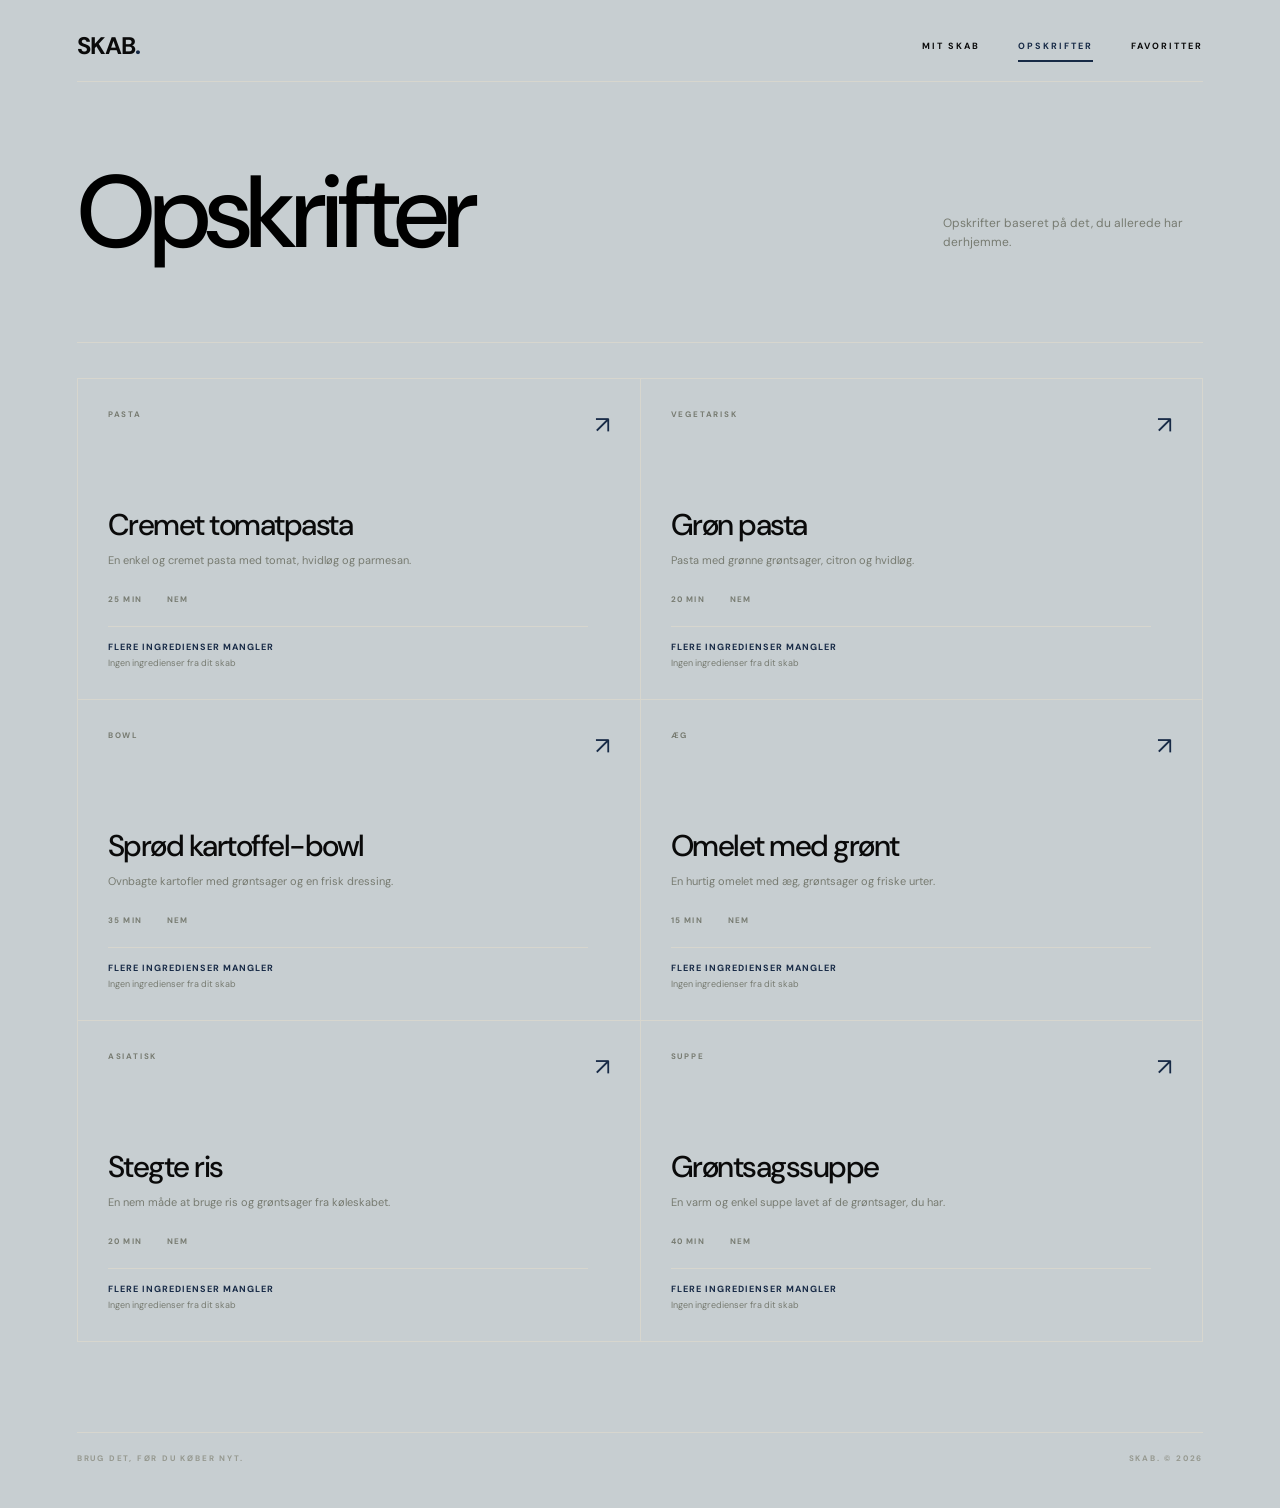
==== opskrifter.html @ dcaca44b "Add files via upload" ====
<!DOCTYPE html>
<html lang="da">

<head>
    <meta charset="UTF-8">
    <meta name="viewport" content="width=device-width, initial-scale=1.0">

    <title>Opskrifter · SKAB.</title>

    <link rel="preconnect" href="https://fonts.googleapis.com">
    <link rel="preconnect" href="https://fonts.gstatic.com" crossorigin>

    <link
        href="https://fonts.googleapis.com/css2?family=DM+Sans:wght@400;500;600;700&family=Playfair+Display:ital,wght@0,400;0,500;1,400&display=swap"
        rel="stylesheet"
    >

    <link rel="stylesheet" href="style.css">
    <link rel="stylesheet" href="opskrifter.css">
    <link rel="manifest" href="manifest.json">

<meta name="theme-color" content="#172a46">

<meta name="apple-mobile-web-app-capable" content="yes">

<meta name="apple-mobile-web-app-status-bar-style" content="default">

<meta name="apple-mobile-web-app-title" content="SKAB.">
</head>


<body>

    <main class="opskrifter-page">

        <!-- HEADER -->

        <header class="site-header">

            <a href="index.html" class="logo">
                SKAB<span>.</span>
            </a>

            <nav class="main-nav">
                <a href="skab.html">Mit skab</a>
                <a href="opskrifter.html" class="active">Opskrifter</a>
                <a href="favoritter.html">Favoritter</a>
            </nav>

        </header>


        <!-- INTRO -->

        <section class="page-intro">

            <div>

               

                <h1>
                    Opskrifter<br>
                    
                </h1>

            </div>

            <p class="intro-description">
                Opskrifter baseret på det,
                du allerede har derhjemme.
            </p>

        </section>


        <!-- OPSKRIFTER -->

        <section class="recipes">

            <div class="recipes-header">

                <div>
                    

                    
                </div>

            </div>


            <div id="recipeList" class="recipe-grid">

                <!-- JavaScript indsætter opskrifter her -->

            </div>

        </section>


        <!-- FOOTER -->

        <footer class="page-footer">

            <span>
                BRUG DET, FØR DU KØBER NYT.
            </span>

            <span>
                SKAB. © 2026
            </span>

        </footer>

    </main>


    <script src="script.js"></script>
    <script src="opskrifter.js"></script>

</body>

</html>
---- style.css ----
/* =========================================
   SKAB.
   Abstract Scandinavian editorial design
========================================= */


/* =========================================
   VARIABLES
========================================= */

:root {

    --background: #f3f1e9;

    --text: #171914;

    --muted: #777b71;

    --green: #354b3a;

    --line: #d7d6ce;

}


/* =========================================
   RESET
========================================= */

* {

    margin: 0;
    padding: 0;

    box-sizing: border-box;

}


html {

    scroll-behavior: smooth;

}


body {

    background: var(--background);

    color: var(--text);

    font-family: "DM Sans", sans-serif;

}


/* =========================================
   HERO
========================================= */

.hero {

    height: 100vh;

    min-height: 650px;

    position: relative;

    overflow: hidden;

    display: flex;

    align-items: center;

    justify-content: center;

}


/* =========================================
   ART BACKGROUND
========================================= */

.art-background {
    position: absolute;
    inset: -25px;
    z-index: 0;
    overflow: hidden;

    background-image: url("bag.jpg");
    background-size: cover;
    background-position: center;
    background-repeat: no-repeat;

    filter: blur(12px);

    opacity: 0.68;

    transform: scale(1.04);
}


/* Let kunsten fade at the edges */

.art-background::after {

    content: "";

    position: absolute;

    inset: 0;

    background:
        linear-gradient(
            to bottom,
            rgba(53,75,58,0.20),
            rgba(53,75,58,0.05) 45%,
            rgba(53,75,58,0.30)
        );

    pointer-events: none;
}


/* =========================================
   HERO CONTENT
========================================= */

.hero-content {

    position: relative;

    z-index: 2;

    text-align: center;

    display: flex;

    flex-direction: column;

    align-items: center;

}


/* Small label */

.eyebrow {

    font-size: 9px;

    font-weight: 700;

    letter-spacing: 3px;

    color: #010101;

    margin-bottom: 25px;

}


/* Main logo */

h1 {

    font-size: clamp(100px, 17vw, 240px);

    line-height: 0.78;

    letter-spacing: -11px;

    font-weight: 600;

    color: #000000;

}


/* Green dot */

h1 span {

    color: #cad0c9; 

}


/* Tagline */

.tagline {

    margin-top: 35px;

    font-family: "Playfair Display", serif;

    font-size: clamp(18px, 2vw, 26px);

    font-style: italic;

    color: #000000;

}


/* =========================================
   HERO BOTTOM
========================================= */

.hero-bottom {

    position: absolute;

    z-index: 3;

    left: 6%;

    right: 6%;

    bottom: 30px;

    display: flex;

    justify-content: space-between;

    align-items: center;

}


.hero-bottom span {

    font-size: 8px;

    letter-spacing: 2px;

    font-weight: 700;

    color: #44496a;

}


/* =========================================
   MENU
========================================= */

.menu-section {

    width: 88%;

    max-width: 1400px;

    margin: 120px auto 0;

}


/* Menu header */

.menu-header {

    display: flex;

    justify-content: space-between;

    align-items: center;

    padding-bottom: 15px;

    border-bottom: 1px solid var(--line);

}


.menu-header p,
.menu-header span {

    font-size: 9px;

    letter-spacing: 2px;

    font-weight: 700;

    color: #44496a;

}


/* =========================================
   MENU ITEMS
========================================= */

.menu-item {

    min-height: 130px;

    border-bottom: 1px solid var(--line);

    display: grid;

    grid-template-columns: 1fr 50px;

    align-items: center;

    text-decoration: none;

    color: var(--text);

    transition:
        padding-left 0.35s ease,
        background-color 0.35s ease;

}


.menu-content {

    display: flex;

    align-items: baseline;

    gap: 30px;

}


.menu-content h2 {

    font-size: 34px;

    line-height: 1;

    font-weight: 500;

    letter-spacing: -1.5px;

}


.menu-content p {

    font-size: 12px;

    color: #44496a;

}


/* Arrow */

.menu-arrow {

    font-size: 26px;

    color: #44496a;

    transition: transform 0.35s ease;

}


/* Hover */

.menu-item:hover {

    padding-left: 18px;

}


.menu-item:hover .menu-arrow {

    transform: translate(6px, -6px);

}


/* =========================================
   FOOTER
========================================= */

.footer {

    width: 88%;

    max-width: 1400px;

    margin: 35px auto 45px;

    display: flex;

    justify-content: space-between;

    color: #e9ebe5;

}


.footer span {

    font-size: 8px;

    letter-spacing: 1.8px;

    font-weight: 700;

}


/* =========================================
   TABLET
========================================= */

@media (max-width: 900px) {

    .hero {

        min-height: 600px;

    }


    h1 {

        font-size: clamp(85px, 17vw, 150px);

        letter-spacing: -7px;

    }


    .hero-bottom {

        left: 7%;

        right: 7%;

    }


    .menu-section {

        margin-top: 80px;

    }


    .menu-content {

        gap: 20px;

    }


    .menu-content h2 {

        font-size: 30px;

    }

}


/* =========================================
   MOBILE
========================================= */

@media (max-width: 600px) {

    .hero {

        height: 85vh;

        min-height: 560px;

    }


    .art-background img {

        object-position: center;

        opacity: 0.48;

    }


    .eyebrow {

        font-size: 8px;

        letter-spacing: 2.2px;

        margin-bottom: 20px;

    }


    h1 {

        font-size: 84px;

        letter-spacing: -5px;

    }


    .tagline {

        font-size: 18px;

        margin-top: 28px;

    }


    .hero-bottom {

        left: 7%;

        right: 7%;

        bottom: 22px;

    }


    .hero-bottom span:last-child {

        display: none;

    }


    .menu-section {

        width: 86%;

        margin-top: 70px;

    }


    .menu-header span {

        display: none;

    }


    .menu-item {

        min-height: 105px;

        grid-template-columns: 1fr 30px;

    }


    .menu-content {

        display: block;

    }


    .menu-content h2 {

        font-size: 27px;

        margin-bottom: 7px;

    }


    .menu-content p {

        font-size: 11px;

    }


    .menu-arrow {

        font-size: 21px;

    }


    .footer {

        width: 86%;

        margin-bottom: 30px;

    }


    .footer span {

        font-size: 7px;

    }

}
---- opskrifter.css ----
/* ========================================
   SKAB. — OPSKRIFTER
======================================== */


/* ----------------------------------------
   FARVER
---------------------------------------- */

:root {

    --background: #C7CED1;

    --text: #0a0a0a;

    --muted: #777b71;

    --navy: #172a46;

    --navy-light: #29415f;

    --line: #d7d6ce;

}


/* ----------------------------------------
   GRUNDLÆGGENDE
---------------------------------------- */

.opskrifter-page {

    min-height: 100vh;

    background: var(--background);

    color: var(--text);

    padding: 30px 6% 45px;

    font-family: "DM Sans", sans-serif;

}


/* ----------------------------------------
   HEADER
---------------------------------------- */

.site-header {

    width: 100%;

    display: flex;

    justify-content: space-between;

    align-items: center;

    padding-bottom: 20px;

    border-bottom: 1px solid var(--line);

}


.logo {

    text-decoration: none;

    color: var(--text);

    font-size: 24px;

    font-weight: 700;

    letter-spacing: -1px;

}

.logo span {

    color: var(--navy);

}


.main-nav {

    display: flex;

    align-items: center;

    gap: 38px;

}


.main-nav a {

    position: relative;

    text-decoration: none;

    color: var(--text);

    font-size: 9px;

    font-weight: 700;

    letter-spacing: 2px;

    text-transform: uppercase;

}


.main-nav a.active {

    color: var(--navy);

}


.main-nav a.active::after {

    content: "";

    position: absolute;

    left: 0;

    right: 0;

    bottom: -10px;

    height: 1.5px;

    background: var(--navy);

}


/* ----------------------------------------
   INTRO
---------------------------------------- */

.page-intro {

    width: 100%;

    max-width: 1200px;

    display: flex;

    justify-content: space-between;

    align-items: flex-end;

    padding: 85px 0 70px;

}


.eyebrow {

    margin: 0 0 25px;

    color: var(--navy);

    font-size: 9px;

    font-weight: 700;

    letter-spacing: 3px;

}


.page-intro h1 {

    margin: 0;

    font-family: "DM Sans", sans-serif;

    font-size: clamp(55px, 8vw, 110px);

    font-weight: 500;

    line-height: 0.88;

    letter-spacing: -5px;

}


.intro-description {

    width: 260px;

    margin: 0 0 4px;

    color: var(--muted);

    font-size: 12px;

    line-height: 1.65;

}


/* ----------------------------------------
   OPSKRIFTER
---------------------------------------- */

.recipes {

    width: 100%;

    max-width: 1200px;

}


.recipes-header {

    padding-bottom: 15px;

    border-bottom: 1px solid var(--line);

}


.small-label {

    margin: 0 0 7px;

    color: var(--muted);

    font-size: 9px;

    font-weight: 700;

    letter-spacing: 2px;

}


.recipes-header h2 {

    margin: 0;

    font-size: 26px;

    font-weight: 500;

    letter-spacing: -1px;

}


/* ----------------------------------------
   OPSKRIFTS-GRID
---------------------------------------- */

.recipe-grid {

    display: grid;

    grid-template-columns: repeat(2, 1fr);

    gap: 1px;

    margin-top: 35px;

    background: var(--line);

    border: 1px solid var(--line);

}


/* ----------------------------------------
   OPSKRIFTSKORT
---------------------------------------- */

.recipe-card {

    min-height: 320px;

    padding: 30px;

    background: var(--background);

    display: flex;

    flex-direction: column;

    justify-content: space-between;

    text-decoration: none;

    color: var(--text);

    transition:
        background-color 0.3s ease,
        transform 0.3s ease;

}


.recipe-card:hover {

    background: #d0d6d8;

}


.recipe-top {

    display: flex;

    justify-content: space-between;

    align-items: flex-start;

}


.recipe-category {

    color: var(--muted);

    font-size: 8px;

    font-weight: 700;

    letter-spacing: 1.8px;

    text-transform: uppercase;

}


.recipe-arrow {

    color: var(--navy);

    font-size: 24px;

    transition: transform 0.3s ease;

}


.recipe-card:hover .recipe-arrow {

    transform: translate(5px, -5px);

}


/* ----------------------------------------
   OPSKRIFTSTEKST
---------------------------------------- */

.recipe-content {

    max-width: 480px;

}


.recipe-content h3 {

    margin: 0 0 12px;

    font-size: 30px;

    font-weight: 500;

    line-height: 1;

    letter-spacing: -1.5px;

}


.recipe-content p {

    margin: 0;

    max-width: 400px;

    color: var(--muted);

    font-size: 11px;

    line-height: 1.6;

}


/* ----------------------------------------
   INFO
---------------------------------------- */

.recipe-info {

    display: flex;

    gap: 25px;

    margin-top: 25px;

}


.recipe-info span {

    color: var(--muted);

    font-size: 8px;

    font-weight: 700;

    letter-spacing: 1.2px;

    text-transform: uppercase;

}


/* ----------------------------------------
   FOOTER
---------------------------------------- */

.page-footer {

    width: 100%;

    max-width: 1200px;

    margin-top: 90px;

    padding-top: 20px;

    display: flex;

    justify-content: space-between;

    border-top: 1px solid var(--line);

}


.page-footer span {

    color: #969990;

    font-size: 8px;

    font-weight: 700;

    letter-spacing: 1.8px;

}


/* ----------------------------------------
   TABLET
---------------------------------------- */

@media (max-width: 900px) {

    .page-intro {

        align-items: flex-start;

        flex-direction: column;

        gap: 30px;

    }

}


/* ----------------------------------------
   MOBIL
---------------------------------------- */

@media (max-width: 600px) {

    .opskrifter-page {

        padding: 22px 7% 30px;

    }


    .site-header {

        padding-bottom: 17px;

    }


    .logo {

        font-size: 22px;

    }


    .main-nav {

        gap: 15px;

    }


    .main-nav a {

        font-size: 7px;

        letter-spacing: 1px;

    }


    .main-nav a.active::after {

        bottom: -8px;

    }


    .page-intro {

        padding: 65px 0 55px;

    }


    .eyebrow {

        font-size: 8px;

        letter-spacing: 2.5px;

        margin-bottom: 20px;

    }


    .page-intro h1 {

        font-size: 52px;

        line-height: 0.92;

        letter-spacing: -3px;

    }


    .intro-description {

        max-width: 330px;

        font-size: 11px;

    }


    .recipe-grid {

        grid-template-columns: 1fr;

        margin-top: 25px;

    }


    .recipe-card {

        min-height: 260px;

        padding: 24px;

    }


    .recipe-content h3 {

        font-size: 25px;

    }


    .page-footer {

        margin-top: 65px;

    }


    .page-footer span {

        font-size: 7px;

    }


    .page-footer span:last-child {

        display: none;

    }

}
/* ========================================
   OPSKRIFT MATCH PREVIEW
======================================== */

.recipe-match-preview {
    display: flex;
    flex-direction: column;
    gap: 4px;
    margin-top: 22px;
    padding-top: 14px;
    border-top: 1px solid var(--line);
}

.recipe-match-preview strong {
    font-size: 9px;
    font-weight: 700;
    letter-spacing: 1px;
    text-transform: uppercase;
    color: var(--navy);
}

.recipe-match-preview span {
    font-size: 9px;
    color: var(--muted);
}
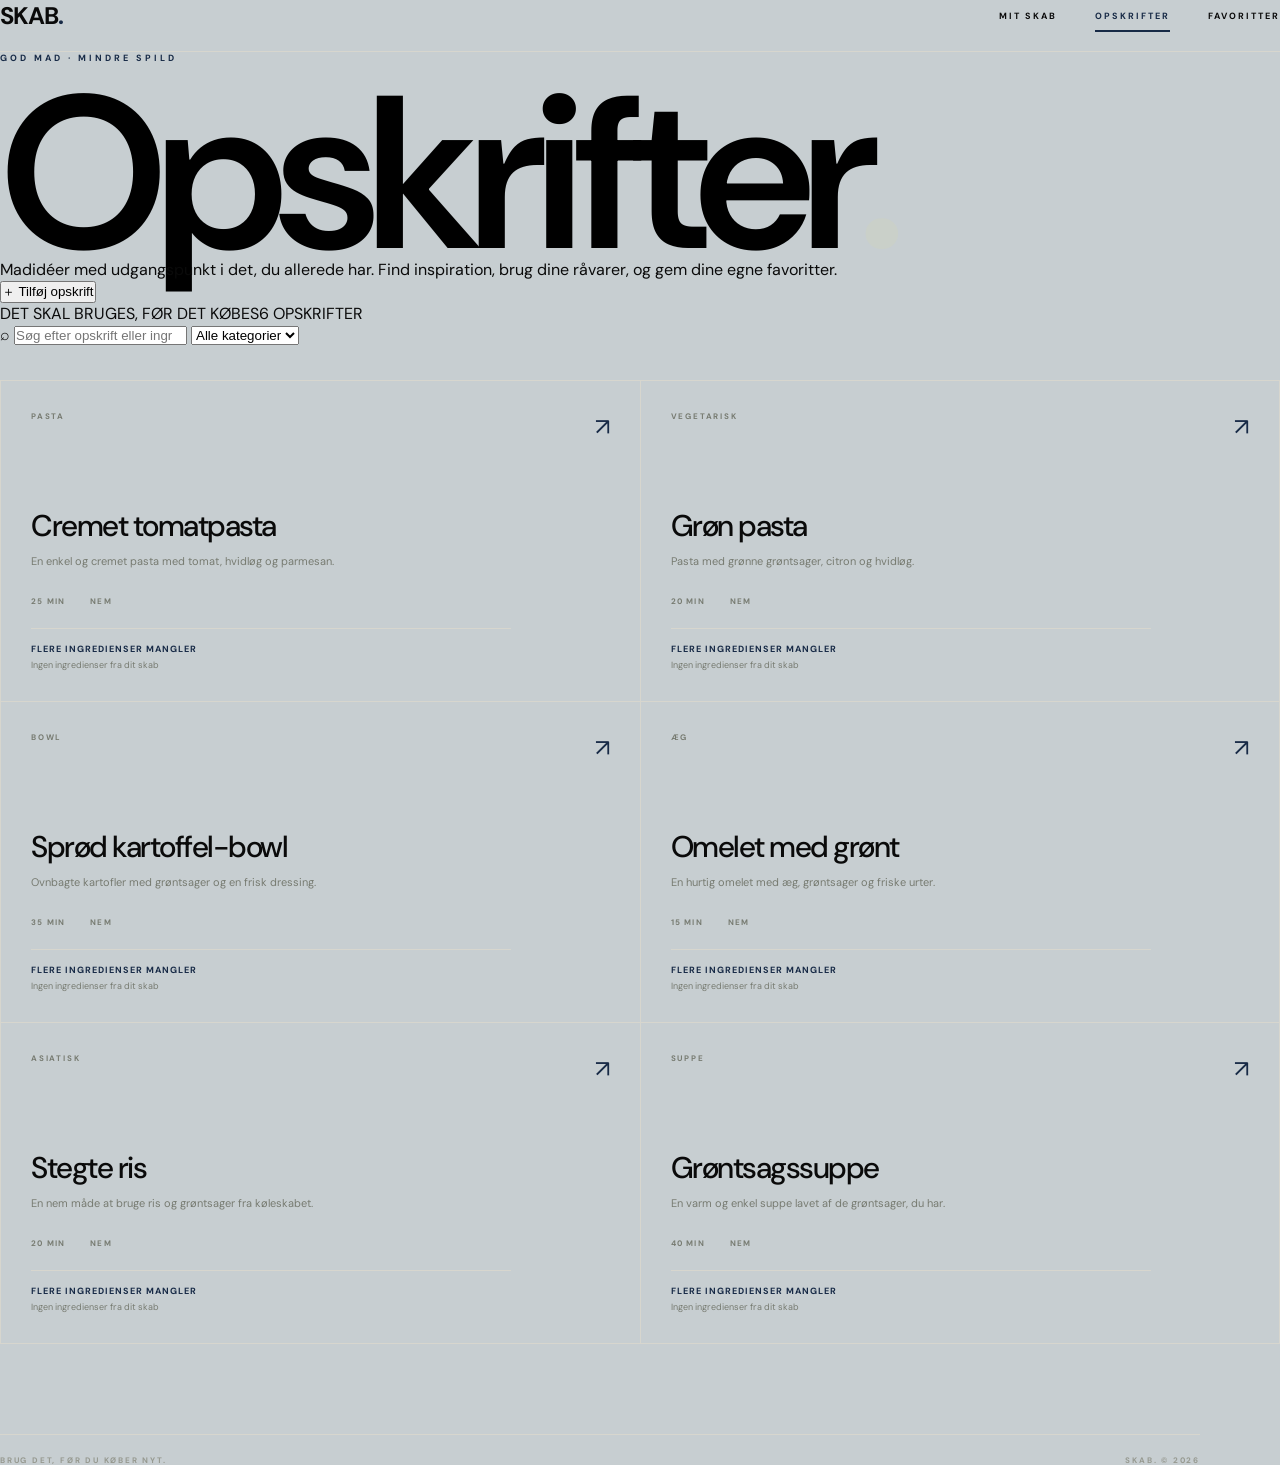
==== commit 23c57f8f: "Update opskrifter.html" ====
--- a/opskrifter.html
+++ b/opskrifter.html
@@ -1,122 +1,98 @@
 <!DOCTYPE html>
 <html lang="da">
+<head>
+  <meta charset="UTF-8">
+  <meta name="viewport" content="width=device-width, initial-scale=1.0">
+  <meta name="theme-color" content="#263d32">
+  <title>Opskrifter · SKAB.</title>
+  <link rel="preconnect" href="https://fonts.googleapis.com">
+  <link rel="preconnect" href="https://fonts.gstatic.com" crossorigin>
+  <link href="https://fonts.googleapis.com/css2?family=DM+Sans:wght@400;500;600;700&family=Playfair+Display:wght@400;500;600&display=swap" rel="stylesheet">
+  <link rel="stylesheet" href="style.css">
+  <link rel="stylesheet" href="opskrifter.css">
+  <link rel="manifest" href="manifest.json">
+</head>
+<body>
+<main class="recipes-page">
+  <header class="site-header">
+    <a href="index.html" class="logo">SKAB<span>.</span></a>
+    <nav class="main-nav" aria-label="Hovednavigation">
+      <a href="skab.html">Mit skab</a>
+      <a href="opskrifter.html" class="active">Opskrifter</a>
+      <a href="favoritter.html">Favoritter</a>
+    </nav>
+  </header>
 
-<head>
-    <meta charset="UTF-8">
-    <meta name="viewport" content="width=device-width, initial-scale=1.0">
+  <section class="recipes-intro">
+    <p class="eyebrow">GOD MAD · MINDRE SPILD</p>
+    <div class="intro-heading-row">
+      <div>
+        <h1>Opskrifter<span>.</span></h1>
+        <p class="intro-copy">Madidéer med udgangspunkt i det, du allerede har. Find inspiration, brug dine råvarer, og gem dine egne favoritter.</p>
+      </div>
+      <button class="primary-button" id="openRecipeForm" type="button">＋ Tilføj opskrift</button>
+    </div>
+    <div class="intro-rule"><span>DET SKAL BRUGES, FØR DET KØBES</span><span id="recipeCount">0 OPSKRIFTER</span></div>
+  </section>
 
-    <title>Opskrifter · SKAB.</title>
+  <section class="recipe-tools" aria-label="Søg og filtrer opskrifter">
+    <label class="search-field">
+      <span aria-hidden="true">⌕</span>
+      <input id="recipeSearch" type="search" placeholder="Søg efter opskrift eller ingrediens…" autocomplete="off">
+    </label>
+    <select id="categoryFilter" aria-label="Filtrer efter kategori">
+      <option value="">Alle kategorier</option>
+    </select>
+  </section>
 
-    <link rel="preconnect" href="https://fonts.googleapis.com">
-    <link rel="preconnect" href="https://fonts.gstatic.com" crossorigin>
+  <section id="recipeList" class="recipe-grid" aria-live="polite"></section>
 
-    <link
-        href="https://fonts.googleapis.com/css2?family=DM+Sans:wght@400;500;600;700&family=Playfair+Display:ital,wght@0,400;0,500;1,400&display=swap"
-        rel="stylesheet"
-    >
+  <footer class="page-footer">
+    <span>BRUG DET, FØR DU KØBER NYT.</span>
+    <span>SKAB. © 2026</span>
+  </footer>
+</main>
 
-    <link rel="stylesheet" href="style.css">
-    <link rel="stylesheet" href="opskrifter.css">
-    <link rel="manifest" href="manifest.json">
+<dialog class="recipe-dialog" id="recipeDialog">
+  <form id="recipeForm" class="recipe-form" novalidate>
+    <div class="dialog-heading">
+      <div><p class="eyebrow">DIN OPSKRIFTSSAMLING</p><h2>Tilføj opskrift<span>.</span></h2></div>
+      <button type="button" class="dialog-close" id="closeRecipeForm" aria-label="Luk">×</button>
+    </div>
 
-<meta name="theme-color" content="#172a46">
+    <div class="import-panel">
+      <label for="recipeUrl">Har du fundet en opskrift på nettet?</label>
+      <div class="url-row">
+        <input id="recipeUrl" type="url" placeholder="Indsæt link til opskriften…" inputmode="url">
+        <button class="secondary-button" id="importRecipeButton" type="button">Hent opskrift</button>
+      </div>
+      <p id="importStatus" class="field-help">Vi forsøger at hente titel, ingredienser og fremgangsmåde. Du kan altid rette det bagefter.</p>
+    </div>
 
-<meta name="apple-mobile-web-app-capable" content="yes">
+    <div class="form-divider"><span>ELLER OPRET DEN SELV</span></div>
 
-<meta name="apple-mobile-web-app-status-bar-style" content="default">
+    <div class="form-grid">
+      <label class="form-field full"><span>Opskriftens navn *</span><input name="name" required maxlength="90" placeholder="Fx Cremet svampepasta"></label>
+      <label class="form-field"><span>Kategori</span><input name="category" maxlength="40" placeholder="Fx Pasta, vegetarisk…"></label>
+      <label class="form-field"><span>Tid</span><input name="time" maxlength="30" placeholder="Fx 30 min"></label>
+      <label class="form-field"><span>Sværhedsgrad</span><select name="difficulty"><option>Nem</option><option>Middel</option><option>Avanceret</option></select></label>
+      <label class="form-field full"><span>Kort beskrivelse</span><textarea name="description" rows="2" maxlength="240" placeholder="Hvad gør retten særlig?"></textarea></label>
+    </div>
 
-<meta name="apple-mobile-web-app-title" content="SKAB.">
-</head>
+    <div class="form-section-heading"><h3>Ingredienser</h3><button type="button" class="text-button" id="addIngredientRow">＋ Tilføj ingrediens</button></div>
+    <div id="ingredientRows" class="ingredient-input-list"></div>
 
+    <div class="form-section-heading"><h3>Fremgangsmåde</h3><button type="button" class="text-button" id="addStepRow">＋ Tilføj trin</button></div>
+    <div id="stepRows" class="step-input-list"></div>
 
-<body>
+    <p class="form-error" id="recipeFormError" role="alert"></p>
+    <div class="form-actions">
+      <button type="button" class="quiet-button" id="cancelRecipeForm">Annuller</button>
+      <button type="submit" class="primary-button">Gem opskrift</button>
+    </div>
+  </form>
+</dialog>
 
-    <main class="opskrifter-page">
-
-        <!-- HEADER -->
-
-        <header class="site-header">
-
-            <a href="index.html" class="logo">
-                SKAB<span>.</span>
-            </a>
-
-            <nav class="main-nav">
-                <a href="skab.html">Mit skab</a>
-                <a href="opskrifter.html" class="active">Opskrifter</a>
-                <a href="favoritter.html">Favoritter</a>
-            </nav>
-
-        </header>
-
-
-        <!-- INTRO -->
-
-        <section class="page-intro">
-
-            <div>
-
-               
-
-                <h1>
-                    Opskrifter<br>
-                    
-                </h1>
-
-            </div>
-
-            <p class="intro-description">
-                Opskrifter baseret på det,
-                du allerede har derhjemme.
-            </p>
-
-        </section>
-
-
-        <!-- OPSKRIFTER -->
-
-        <section class="recipes">
-
-            <div class="recipes-header">
-
-                <div>
-                    
-
-                    
-                </div>
-
-            </div>
-
-
-            <div id="recipeList" class="recipe-grid">
-
-                <!-- JavaScript indsætter opskrifter her -->
-
-            </div>
-
-        </section>
-
-
-        <!-- FOOTER -->
-
-        <footer class="page-footer">
-
-            <span>
-                BRUG DET, FØR DU KØBER NYT.
-            </span>
-
-            <span>
-                SKAB. © 2026
-            </span>
-
-        </footer>
-
-    </main>
-
-
-    <script src="script.js"></script>
-    <script src="opskrifter.js"></script>
-
+<script src="opskrifter.js"></script>
 </body>
-
-</html>+</html>
